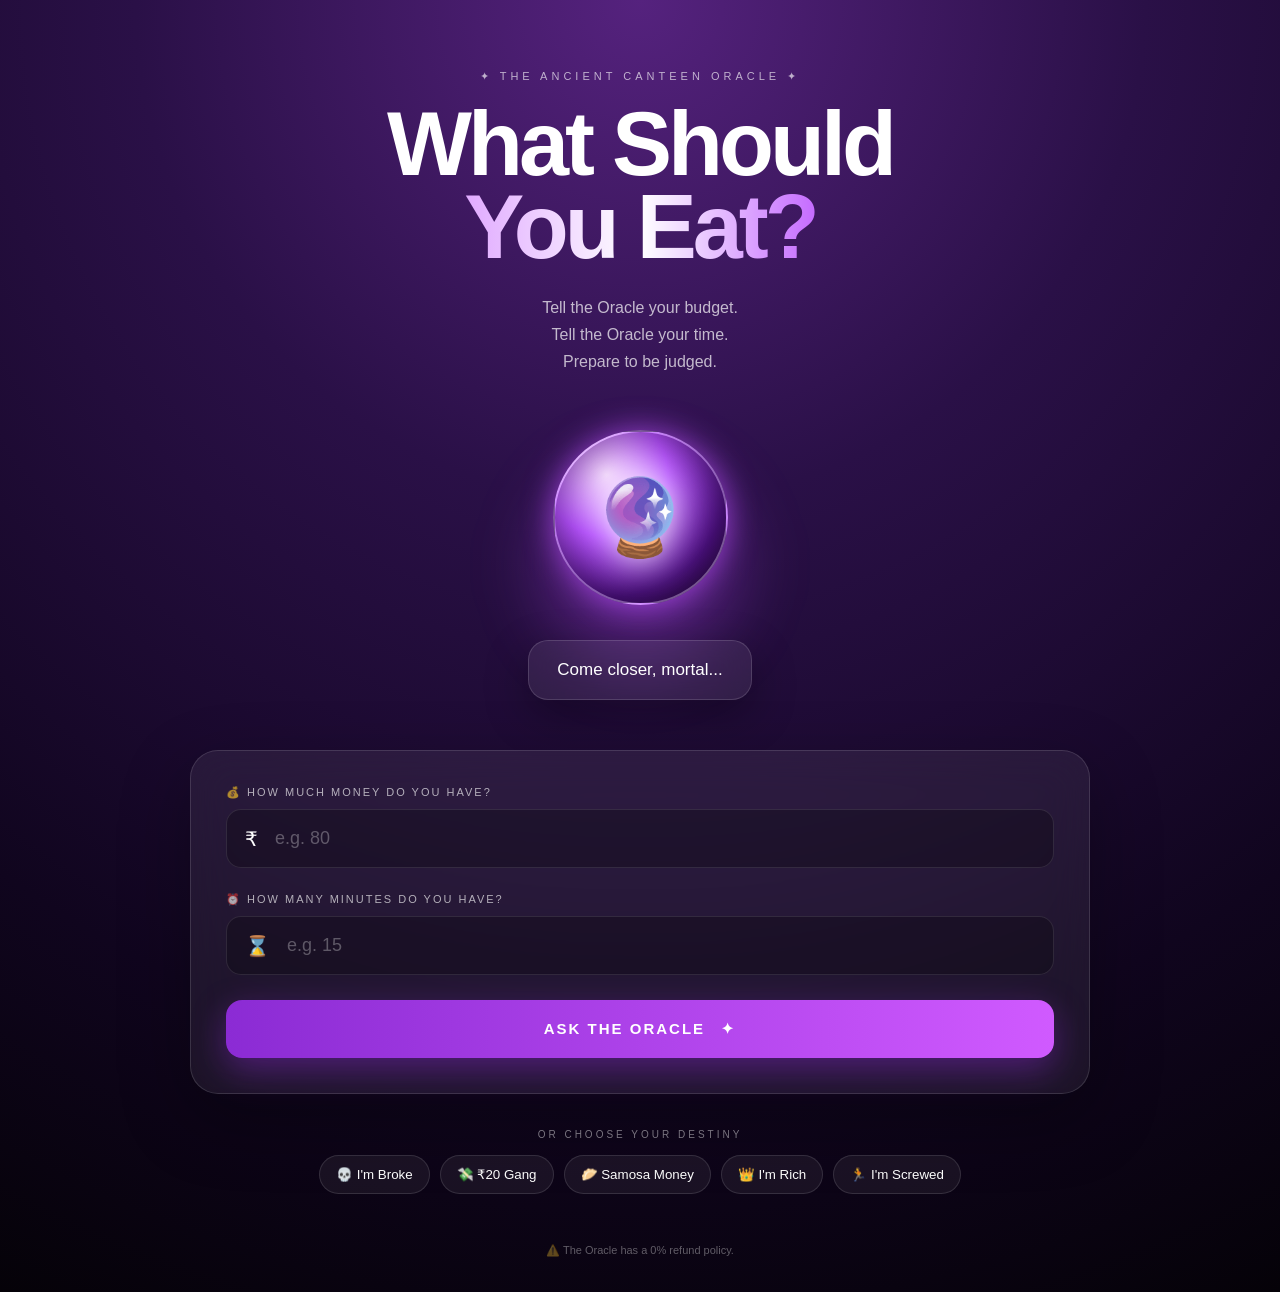
==== result.html @ d2735b7b "commit" ====
<!DOCTYPE html>
<html lang="en">

<head>

    <meta charset="UTF-8">

    <meta
        name="viewport"
        content="width=device-width, initial-scale=1.0"
    >

    <title>Your Destiny 🔮</title>

    <link
        rel="stylesheet"
        href="style.css"
    >

</head>


<body>

<div class="particles"></div>


<main class="result-container">


    <div class="tiny-label">
        ✦ THE ORACLE HAS SPOKEN ✦
    </div>


    <h1 class="result-heading">
        YOUR <span>DESTINY</span>
    </h1>


    <!-- =================================================
         FOOD ROULETTE
    ================================================== -->

    <section
        id="roulette"
        class="roulette"
    >

        <div class="roulette-label">
            THE FOOD SPIRITS ARE DECIDING...
        </div>


        <div
            id="rouletteEmoji"
            class="roulette-emoji"
        >
            🍕
        </div>

    </section>


    <!-- =================================================
         RESULT CARD
    ================================================== -->

    <section
        id="resultCard"
        class="result-card hidden"
    >

        <div
            id="resultEmoji"
            class="result-emoji"
        >
            🍕
        </div>


        <div
            id="resultMood"
            class="result-mood"
        >
            THE ORACLE SAYS
        </div>


        <h2 id="resultTitle">
            YOUR DESTINY
        </h2>


        <p
            id="resultPrediction"
            class="prediction"
        >
        </p>


        <!-- DETAILS -->

        <div class="result-details">

            <div>

                <span>
                    💰 Budget
                </span>

                <strong id="resultBudget">
                    ₹0
                </strong>

            </div>


            <div>

                <span>
                    ⏰ Time
                </span>

                <strong id="resultTime">
                    0 minutes
                </strong>

            </div>

        </div>


        <!-- =================================================
             ORACLE STATS
        ================================================== -->

        <div class="stats">


            <div class="stat">

                <div class="stat-top">

                    <span>
                        🔮 Oracle Confidence
                    </span>

                    <strong>
                        97%
                    </strong>

                </div>


                <div class="bar">

                    <div
                        class="bar-fill"
                        style="width:97%"
                    ></div>

                </div>

            </div>


            <div class="stat">

                <div class="stat-top">

                    <span>
                        💸 Financial Damage
                    </span>

                    <strong id="damage">
                        0%
                    </strong>

                </div>


                <div class="bar">

                    <div
                        id="damageBar"
                        class="bar-fill"
                    ></div>

                </div>

            </div>


            <div class="stat">

                <div class="stat-top">

                    <span>
                        🤡 Actual Usefulness
                    </span>

                    <strong>
                        3%
                    </strong>

                </div>


                <div class="bar">

                    <div
                        class="bar-fill"
                        style="width:3%"
                    ></div>

                </div>

            </div>


        </div>


        <!-- WARNING -->

        <div class="warning">

            ⚠️

            <span>
                The Oracle is not legally responsible
                for your lunch.
            </span>

        </div>


        <!-- BUTTONS -->

        <div class="result-buttons">

            <button
                onclick="hearDestiny()"
                class="secondary-button"
            >
                🔊 Let The Oracle Speak
            </button>


            <button
                onclick="consultAgain()"
                class="primary-button"
            >
                🔮 Ask Again
            </button>

        </div>


    </section>


    <footer>
        The Oracle has spoken. Please don't argue with it.
    </footer>


</main>


<script>

/* =========================================================
   LOAD DATA
   ========================================================= */

const saved =
    localStorage.getItem(
        "oracleResult"
    );


if (!saved) {

    window.location.href =
        "index.html";

}


const data =
    JSON.parse(saved);


/* =========================================================
   AUDIO
   ========================================================= */

let audioContext = null;
let masterGain = null;
let musicTimer = null;


function initAudio() {

    if (audioContext) return;


    audioContext =
        new (
            window.AudioContext ||
            window.webkitAudioContext
        )();


    masterGain =
        audioContext.createGain();


    masterGain.gain.value =
        0.12;


    masterGain.connect(
        audioContext.destination
    );

}


async function unlockAudio() {

    initAudio();


    if (
        audioContext.state ===
        "suspended"
    ) {

        try {

            await audioContext.resume();

        } catch (error) {

            console.log(
                "Audio blocked"
            );

        }

    }

}


/* =========================================================
   SOUND
   ========================================================= */

function sound(
    frequency,
    duration,
    type = "sine",
    volume = 0.05
) {

    if (!audioContext) return;


    const oscillator =
        audioContext.createOscillator();


    const gain =
        audioContext.createGain();


    oscillator.type =
        type;


    oscillator.frequency.setValueAtTime(
        frequency,
        audioContext.currentTime
    );


    gain.gain.setValueAtTime(
        0,
        audioContext.currentTime
    );


    gain.gain.linearRampToValueAtTime(
        volume,
        audioContext.currentTime + 0.02
    );


    gain.gain.exponentialRampToValueAtTime(
        0.001,
        audioContext.currentTime +
        duration
    );


    oscillator.connect(gain);

    gain.connect(masterGain);


    oscillator.start();


    oscillator.stop(
        audioContext.currentTime +
        duration
    );

}


/* =========================================================
   SOUND EFFECTS
   ========================================================= */

function clickSound() {

    sound(
        700,
        0.07,
        "square",
        0.03
    );

}


function revealSound() {

    sound(
        300,
        0.12,
        "sine",
        0.05
    );


    setTimeout(() => {

        sound(
            450,
            0.12,
            "sine",
            0.05
        );

    }, 120);


    setTimeout(() => {

        sound(
            650,
            0.2,
            "sine",
            0.06
        );

    }, 240);

}


function panicSound() {

    sound(
        500,
        0.08,
        "square",
        0.06
    );


    setTimeout(() => {

        sound(
            700,
            0.08,
            "square",
            0.06
        );

    }, 100);


    setTimeout(() => {

        sound(
            900,
            0.08,
            "square",
            0.06
        );

    }, 200);

}


/* =========================================================
   MUSIC
   ========================================================= */

function stopMusic() {

    if (musicTimer) {

        clearInterval(
            musicTimer
        );

        musicTimer = null;

    }

}


function funeralMusic() {

    stopMusic();


    const notes = [
        130.81,
        116.54,
        103.83,
        92.50
    ];


    let i = 0;


    musicTimer =
        setInterval(() => {

            sound(
                notes[
                    i %
                    notes.length
                ],
                1.4,
                "triangle",
                0.07
            );


            i++;

        }, 1400);

}


function sadMusic() {

    stopMusic();


    const notes = [
        261.63,
        246.94,
        220,
        196,
        220,
        246.94
    ];


    let i = 0;


    musicTimer =
        setInterval(() => {

            sound(
                notes[
                    i %
                    notes.length
                ],
                0.7,
                "triangle",
                0.045
            );


            i++;

        }, 600);

}


function confusedMusic() {

    stopMusic();


    const notes = [
        261.63,
        329.63,
        293.66,
        369.99,
        311.13
    ];


    let i = 0;


    musicTimer =
        setInterval(() => {

            sound(
                notes[
                    i %
                    notes.length
                ],
                0.2,
                "square",
                0.03
            );


            i++;

        }, 300);

}


function happyMusic() {

    stopMusic();


    const notes = [
        261.63,
        329.63,
        392,
        523.25,
        392,
        329.63
    ];


    let i = 0;


    musicTimer =
        setInterval(() => {

            sound(
                notes[
                    i %
                    notes.length
                ],
                0.25,
                "sine",
                0.045
            );


            i++;

        }, 260);

}


function richMusic() {

    stopMusic();


    const notes = [
        261.63,
        329.63,
        392,
        523.25,
        659.25,
        783.99
    ];


    let i = 0;


    musicTimer =
        setInterval(() => {

            sound(
                notes[
                    i %
                    notes.length
                ],
                0.4,
                "sine",
                0.055
            );


            i++;

        }, 220);

}


function playBudgetMusic(
    budget
) {

    unlockAudio();


    if (budget <= 0) {

        funeralMusic();

    }

    else if (budget <= 50) {

        sadMusic();

    }

    else if (budget <= 100) {

        confusedMusic();

    }

    else if (budget <= 500) {

        happyMusic();

    }

    else {

        richMusic();

    }

}


/* =========================================================
   FOOD ROULETTE
   ========================================================= */

const foodEmojis = [

    "🍕",
    "🍔",
    "🍟",
    "🌮",
    "🥪",
    "🍜",
    "🍛",
    "🥟",
    "🍩",
    "🍪",
    "🧃",
    "🥤",
    "🍗",
    "🍚",
    "🌯"

];


const rouletteEmoji =
    document.getElementById(
        "rouletteEmoji"
    );


let rouletteInterval;


function startRoulette() {

    let count = 0;


    rouletteInterval =
        setInterval(() => {

            rouletteEmoji.innerText =
                foodEmojis[
                    Math.floor(
                        Math.random() *
                        foodEmojis.length
                    )
                ];


            clickSound();


            count++;


            if (count >= 25) {

                clearInterval(
                    rouletteInterval
                );


                revealResult();

            }

        }, 110);

}


/* =========================================================
   RESULT REVEAL
   ========================================================= */

function revealResult() {

    rouletteEmoji.innerText =
        data.emoji;


    document.getElementById(
        "resultEmoji"
    ).innerText =
        data.emoji;


    document.getElementById(
        "resultTitle"
    ).innerText =
        data.title;


    document.getElementById(
        "resultPrediction"
    ).innerText =
        data.prediction;


    document.getElementById(
        "resultBudget"
    ).innerText =
        "₹" +
        data.budget;


    document.getElementById(
        "resultTime"
    ).innerText =
        data.time +
        " minutes";


    /* =====================================================
       MOOD
    ===================================================== */

    let mood;


    if (data.time <= 3) {

        mood =
            "🚨 ABSOLUTE PANIC";

    }

    else if (data.budget <= 20) {

        mood =
            "😭 FINANCIAL SUFFERING";

    }

    else if (data.budget <= 50) {

        mood =
            "💸 WALLET IN DISTRESS";

    }

    else if (data.budget <= 100) {

        mood =
            "🥟 SAMOSA ENERGY";

    }

    else if (data.budget <= 500) {

        mood =
            "😎 SUSPICIOUSLY COMFORTABLE";

    }

    else {

        mood =
            "👑 FINANCIAL ROYALTY";

    }


    document.getElementById(
        "resultMood"
    ).innerText =
        mood;


    /* =====================================================
       FINANCIAL DAMAGE
    ===================================================== */

    let damage;


    if (data.budget <= 20) {

        damage = 99;

    }

    else if (data.budget <= 50) {

        damage = 82;

    }

    else if (data.budget <= 100) {

        damage = 55;

    }

    else if (data.budget <= 500) {

        damage = 73;

    }

    else {

        damage = 100;

    }


    document.getElementById(
        "damage"
    ).innerText =
        damage +
        "%";


    document.getElementById(
        "damageBar"
    ).style.width =
        damage +
        "%";


    /* Show */

    document.getElementById(
        "resultCard"
    ).classList.remove(
        "hidden"
    );


    document.getElementById(
        "resultCard"
    ).classList.add(
        "reveal"
    );


    revealSound();


    /* Animation */

    startAnimation();

}


/* =========================================================
   RESULT ANIMATION
   ========================================================= */

function startAnimation() {

    if (data.time <= 3) {

        for (
            let i = 0;
            i < 16;
            i++
        ) {

            createRunner();

        }

        panicSound();

    }

    else {

        for (
            let i = 0;
            i < 18;
            i++
        ) {

            createFood();

        }

    }

}


function createFood() {

    const food =
        document.createElement(
            "div"
        );


    food.className =
        "falling-food";


    food.innerText =
        data.emoji;


    food.style.left =
        Math.random() * 100 +
        "%";


    food.style.animationDuration =
        3 +
        Math.random() * 4 +
        "s";


    document.body.appendChild(
        food
    );


    setTimeout(() => {

        food.remove();

    }, 7000);

}


function createRunner() {

    const runner =
        document.createElement(
            "div"
        );


    runner.className =
        "runner";


    runner.innerText =
        "🏃💨";


    runner.style.top =
        15 +
        Math.random() * 75 +
        "%";


    runner.style.animationDuration =
        1 +
        Math.random() * 1.5 +
        "s";


    document.body.appendChild(
        runner
    );


    setTimeout(() => {

        runner.remove();

    }, 3500);

}


/* =========================================================
   🔥 THE NEW ORACLE VOICE
   ========================================================= */


/*
   Instead of reading one giant paragraph,
   the Oracle speaks short lines.

   This creates:
   - pauses
   - reactions
   - dramatic timing
   - changing pitch
   - changing speed
*/


function speakLine(
    text,
    options = {}
) {

    return new Promise(
        resolve => {

            const speech =
                new SpeechSynthesisUtterance(
                    text
                );


            speech.rate =
                options.rate ||
                0.88;


            speech.pitch =
                options.pitch ||
                1;


            speech.volume = 1;


            /*
               Try to find a more natural voice.
            */

            const voices =
                speechSynthesis
                    .getVoices();


            const voice =
                voices.find(
                    v =>
                        /Google US English/i
                            .test(v.name)
                )

                ||

                voices.find(
                    v =>
                        /Google.*English/i
                            .test(v.name)
                )

                ||

                voices.find(
                    v =>
                        /Microsoft.*Jenny/i
                            .test(v.name)
                )

                ||

                voices.find(
                    v =>
                        /Microsoft.*Aria/i
                            .test(v.name)
                )

                ||

                voices.find(
                    v =>
                        /Samantha/i
                            .test(v.name)
                )

                ||

                voices.find(
                    v =>
                        /^en-IN/i
                            .test(v.lang)
                )

                ||

                voices.find(
                    v =>
                        /^en-US/i
                            .test(v.lang)
                );


            if (voice) {

                speech.voice =
                    voice;

            }


            speech.onend =
                () => {

                    setTimeout(
                        resolve,
                        options.pause ||
                        250
                    );

                };


            speech.onerror =
                () => {

                    resolve();

                };


            speechSynthesis.speak(
                speech
            );

        }
    );

}


/* =========================================================
   HEAR DESTINY
   ========================================================= */

async function hearDestiny() {

    await unlockAudio();


    speechSynthesis.cancel();


    /*
       Small pause before Oracle begins.
    */

    await new Promise(
        resolve =>
            setTimeout(
                resolve,
                300
            )
    );


    /* =====================================================
       EMERGENCY
    ===================================================== */

    if (data.time <= 3) {

        await speakLine(
            "Okay.",
            {
                rate: 0.7,
                pitch: 0.9,
                pause: 500
            }
        );


        await speakLine(
            "Three minutes.",
            {
                rate: 0.65,
                pitch: 0.8,
                pause: 500
            }
        );


        await speakLine(
            "THREE.",
            {
                rate: 0.75,
                pitch: 1.2,
                pause: 300
            }
        );


        panicSound();


        await speakLine(
            "WHY ARE YOU STILL SITTING THERE?!",
            {
                rate: 1.05,
                pitch: 1.25,
                pause: 200
            }
        );


        await speakLine(
            "GO!",
            {
                rate: 1.15,
                pitch: 1.35,
                pause: 100
            }
        );


        await speakLine(
            "GO TO THE CANTEEN!",
            {
                rate: 1.1,
                pitch: 1.3,
                pause: 100
            }
        );


        await speakLine(
            "THIS IS NOT A DRILL!",
            {
                rate: 1.05,
                pitch: 1.2,
                pause: 100
            }
        );


        await speakLine(
            "MOVE!",
            {
                rate: 1.2,
                pitch: 1.4,
                pause: 100
            }
        );


        return;

    }


    /* =====================================================
       ₹0
    ===================================================== */

    if (data.budget <= 0) {

        await speakLine(
            "Okay...",
            {
                rate: 0.7,
                pitch: 0.9,
                pause: 600
            }
        );


        await speakLine(
            "Wait.",
            {
                rate: 0.65,
                pitch: 0.8,
                pause: 500
            }
        );


        await speakLine(
            "You have zero rupees.",
            {
                rate: 0.75,
                pitch: 0.75,
                pause: 600
            }
        );


        await speakLine(
            "ZERO.",
            {
                rate: 0.7,
                pitch: 0.7,
                pause: 700
            }
        );


        dramaticBoom();


        await speakLine(
            "Bro.",
            {
                rate: 0.7,
                pitch: 0.65,
                pause: 600
            }
        );


        await speakLine(
            "Why did you even open this website?",
            {
                rate: 0.82,
                pitch: 1.0,
                pause: 300
            }
        );


        await speakLine(
            "The canteen cannot accept vibes as payment.",
            {
                rate: 0.8,
                pitch: 1.05,
                pause: 400
            }
        );


        await speakLine(
            "Go stand near someone eating.",
            {
                rate: 0.82,
                pitch: 1.0,
                pause: 250
            }
        );


        await speakLine(
            "Look sad.",
            {
                rate: 0.75,
                pitch: 0.9,
                pause: 250
            }
        );


        await speakLine(
            "Maybe they'll feel guilty.",
            {
                rate: 0.82,
                pitch: 1.05,
                pause: 300
            }
        );


        return;

    }


    /* =====================================================
       ₹1 - ₹20
    ===================================================== */

    if (data.budget <= 20) {

        await speakLine(
            "Okay...",
            {
                rate: 0.75,
                pitch: 0.95,
                pause: 400
            }
        );


        await speakLine(
            `${data.budget} rupees?`,
            {
                rate: 0.78,
                pitch: 1.1,
                pause: 500
            }
        );


        await speakLine(
            "That's not a budget.",
            {
                rate: 0.82,
                pitch: 1.0,
                pause: 250
            }
        );


        await speakLine(
            "That's a cry for help.",
            {
                rate: 0.82,
                pitch: 1.05,
                pause: 400
            }
        );


        moneySound();


        await speakLine(
            "Your wallet has approximately three working brain cells left.",
            {
                rate: 0.82,
                pitch: 1.05,
                pause: 350
            }
        );


        await speakLine(
            "Buy a biscuit.",
            {
                rate: 0.8,
                pitch: 1.0,
                pause: 300
            }
        );


        await speakLine(
            "Eat it slowly.",
            {
                rate: 0.72,
                pitch: 0.95,
                pause: 250
            }
        );


        await speakLine(
            "Pretend it's a five-course meal.",
            {
                rate: 0.82,
                pitch: 1.08,
                pause: 400
            }
        );


        return;

    }


    /* =====================================================
       ₹21 - ₹50
    ===================================================== */

    if (data.budget <= 50) {

        await speakLine(
            "Hmm.",
            {
                rate: 0.7,
                pitch: 1.0,
                pause: 400
            }
        );


        await speakLine(
            "Okay.",
            {
                rate: 0.75,
                pitch: 1.05,
                pause: 300
            }
        );


        await speakLine(
            "Your wallet is alive.",
            {
                rate: 0.82,
                pitch: 1.08,
                pause: 250
            }
        );


        await speakLine(
            "Barely.",
            {
                rate: 0.65,
                pitch: 0.9,
                pause: 500
            }
        );


        await speakLine(
            "Get biscuits.",
            {
                rate: 0.8,
                pitch: 1.0,
                pause: 250
            }
        );


        await speakLine(
            "Maybe tea.",
            {
                rate: 0.75,
                pitch: 1.05,
                pause: 250
            }
        );


        await speakLine(
            "Do NOT look at the biryani.",
            {
                rate: 0.85,
                pitch: 1.15,
                pause: 300
            }
        );


        await speakLine(
            "It knows you can't afford it.",
            {
                rate: 0.82,
                pitch: 1.0,
                pause: 400
            }
        );


        return;

    }


    /* =====================================================
       ₹51 - ₹100
    ===================================================== */

    if (data.budget <= 100) {

        await speakLine(
            "Ooooh.",
            {
                rate: 0.7,
                pitch: 1.15,
                pause: 350
            }
        );


        await speakLine(
            "Now we're talking.",
            {
                rate: 0.82,
                pitch: 1.12,
                pause: 300
            }
        );


        await speakLine(
            "Samosa territory.",
            {
                rate: 0.82,
                pitch: 1.05,
                pause: 350
            }
        );


        await speakLine(
            "One samosa.",
            {
                rate: 0.75,
                pitch: 1.0,
                pause: 200
            }
        );


        await speakLine(
            "One drink.",
            {
                rate: 0.75,
                pitch: 1.0,
                pause: 200
            }
        );


        await speakLine(
            "And if you're brave...",
            {
                rate: 0.75,
                pitch: 1.08,
                pause: 350
            }
        );


        await speakLine(
            "ANOTHER SAMOSA.",
            {
                rate: 0.9,
                pitch: 1.25,
                pause: 400
            }
        );


        await speakLine(
            "Congratulations.",
            {
                rate: 0.8,
                pitch: 1.0,
                pause: 200
            }
        );


        await speakLine(
            "You have beaten the economy.",
            {
                rate: 0.82,
                pitch: 1.08,
                pause: 350
            }
        );


        return;

    }


    /* =====================================================
       ₹101 - ₹500
    ===================================================== */

    if (data.budget <= 500) {

        await speakLine(
            "WAIT.",
            {
                rate: 0.7,
                pitch: 1.25,
                pause: 350
            }
        );


        await speakLine(
            "Hold on.",
            {
                rate: 0.72,
                pitch: 1.15,
                pause: 300
            }
        );


        await speakLine(
            "You actually have money.",
            {
                rate: 0.82,
                pitch: 1.1,
                pause: 350
            }
        );


        moneySound();


        await speakLine(
            `${data.budget} rupees?!`,
            {
                rate: 0.88,
                pitch: 1.25,
                pause: 450
            }
        );


        await speakLine(
            "Who gave you financial freedom?",
            {
                rate: 0.85,
                pitch: 1.12,
                pause: 300
            }
        );


        await speakLine(
            "Order something stupid.",
            {
                rate: 0.82,
                pitch: 1.15,
                pause: 250
            }
        );


        await speakLine(
            "Extra cheese.",
            {
                rate: 0.75,
                pitch: 1.1,
                pause: 180
            }
        );


        await speakLine(
            "Extra sauce.",
            {
                rate: 0.75,
                pitch: 1.1,
                pause: 180
            }
        );


        await speakLine(
            "Extra regret.",
            {
                rate: 0.78,
                pitch: 0.95,
                pause: 350
            }
        );


        await speakLine(
            "You've earned it.",
            {
                rate: 0.8,
                pitch: 1.08,
                pause: 300
            }
        );


        return;

    }


    /* =====================================================
       ₹500+
    ===================================================== */

    await speakLine(
        "Excuse me.",
        {
            rate: 0.7,
            pitch: 1.0,
            pause: 500
        }
    );


    await speakLine(
        "WHAT?",
        {
            rate: 0.8,
            pitch: 1.35,
            pause: 400
        }
    );


    await speakLine(
        `${data.budget} rupees?!`,
        {
            rate: 0.85,
            pitch: 1.3,
            pause: 450
        }
    );


    moneySound();


    await speakLine(
        "Are you okay?",
        {
            rate: 0.78,
            pitch: 1.1,
            pause: 300
        }
    );


    await speakLine(
        "Are you secretly the canteen owner?",
        {
            rate: 0.82,
            pitch: 1.12,
            pause: 400
        }
    );


    await speakLine(
        "At this point...",
        {
            rate: 0.72,
            pitch: 1.0,
            pause: 300
        }
    );


    await speakLine(
        "YOU are the menu.",
        {
            rate: 0.85,
            pitch: 1.25,
            pause: 400
        }
    );


    await speakLine(
        "Buy everything.",
        {
            rate: 0.82,
            pitch: 1.1,
            pause: 250
        }
    );


    await speakLine(
        "Feed your friends.",
        {
            rate: 0.8,
            pitch: 1.05,
            pause: 250
        }
    );


    await speakLine(
        "Feed your enemies.",
        {
            rate: 0.82,
            pitch: 1.05,
            pause: 250
        }
    );


    await speakLine(
        "Feed the Oracle.",
        {
            rate: 0.82,
            pitch: 1.2,
            pause: 350
        }
    );


    await speakLine(
        "Today...",
        {
            rate: 0.7,
            pitch: 0.95,
            pause: 300
        }
    );


    await speakLine(
        "YOU ARE THE ECONOMY.",
        {
            rate: 0.9,
            pitch: 1.3,
            pause: 500
        }
    );

}


/* =========================================================
   BUTTONS
   ========================================================= */

function consultAgain() {

    speechSynthesis.cancel();

    stopMusic();

    window.location.href =
        "index.html";

}


/* =========================================================
   AUTO START
   ========================================================= */

window.addEventListener(
    "load",
    () => {

        setTimeout(() => {

            unlockAudio();

            playBudgetMusic(
                data.budget
            );

            startRoulette();

        }, 500);

    }
);


/* =========================================================
   FIRST CLICK UNLOCK
   ========================================================= */

document.addEventListener(
    "click",
    () => {

        unlockAudio();

        playBudgetMusic(
            data.budget
        );

    },
    { once: true }
);


/* =========================================================
   CLICK SPARKLES
   ========================================================= */

document.addEventListener(
    "click",
    event => {

        for (
            let i = 0;
            i < 5;
            i++
        ) {

            const sparkle =
                document.createElement(
                    "div"
                );


            sparkle.className =
                "click-sparkle";


            sparkle.innerText =
                "✦";


            sparkle.style.left =
                event.clientX +
                "px";


            sparkle.style.top =
                event.clientY +
                "px";


            sparkle.style.setProperty(
                "--x",
                (
                    Math.random() *
                    80 -
                    40
                ) +
                "px"
            );


            sparkle.style.setProperty(
                "--y",
                (
                    Math.random() *
                    80 -
                    40
                ) +
                "px"
            );


            document.body.appendChild(
                sparkle
            );


            setTimeout(() => {

                sparkle.remove();

            }, 800);

        }

    }
);


/* =========================================================
   PARTICLES
   ========================================================= */

const particleContainer =
    document.querySelector(
        ".particles"
    );


for (
    let i = 0;
    i < 45;
    i++
) {

    const particle =
        document.createElement(
            "span"
        );


    particle.className =
        "particle";


    particle.style.left =
        Math.random() * 100 +
        "%";


    particle.style.animationDelay =
        Math.random() * 8 +
        "s";


    particle.style.animationDuration =
        5 +
        Math.random() * 8 +
        "s";


    particleContainer.appendChild(
        particle
    );

}

</script>

</body>
</html>
---- style.css ----
/* =========================================================
   RESET
========================================================= */

* {

    box-sizing: border-box;

    margin: 0;

    padding: 0;

}


html {

    scroll-behavior: smooth;

}


body {

    min-height: 100vh;

    font-family:
        Arial,
        Helvetica,
        sans-serif;

    color: white;

    background:
        radial-gradient(
            circle at 50% 0%,
            #55227e 0%,
            #2a1047 35%,
            #10051e 75%,
            #050208 100%
        );

    overflow-x: hidden;

}


/* =========================================================
   CONTAINERS
========================================================= */

.container,
.result-container {

    width: min(
        900px,
        92%
    );

    margin: auto;

    text-align: center;

    position: relative;

    z-index: 2;

}


/* =========================================================
   HERO
========================================================= */

.hero {

    padding-top: 70px;

}


.tiny-label {

    font-size: 11px;

    letter-spacing: 4px;

    opacity: 0.65;

    margin-bottom: 20px;

}


h1 {

    font-size:
        clamp(
            48px,
            8vw,
            90px
        );

    line-height: 0.92;

    font-weight: 900;

    letter-spacing: -4px;

}


h1 span {

    background:
        linear-gradient(
            90deg,
            #e0aaff,
            white,
            #c56bff
        );

    -webkit-background-clip: text;

    color: transparent;

}


.subtitle {

    margin-top: 25px;

    font-size: 16px;

    line-height: 1.7;

    opacity: 0.7;

}


/* =========================================================
   ORACLE
========================================================= */

.oracle-section {

    margin-top: 55px;

    display: flex;

    flex-direction: column;

    align-items: center;

    position: relative;

}


.oracle-glow {

    position: absolute;

    width: 270px;

    height: 270px;

    border-radius: 50%;

    background:
        radial-gradient(
            circle,
            rgba(
                186,
                77,
                255,
                0.55
            ),
            transparent 70%
        );

    filter: blur(25px);

    animation:
        glowPulse
        3s
        infinite alternate;

}


.oracle-orb {

    width: 175px;

    height: 175px;

    border-radius: 50%;

    position: relative;

    z-index: 2;

    display: flex;

    justify-content: center;

    align-items: center;

    background:
        radial-gradient(
            circle at 30% 25%,
            #f5d7ff,
            #b650ff 35%,
            #4c1080 70%,
            #170521
        );

    border:
        2px solid
        rgba(
            255,
            255,
            255,
            0.3
        );

    box-shadow:

        0 0 30px
        rgba(
            190,
            80,
            255,
            0.7
        ),

        inset 0 0 40px
        rgba(
            0,
            0,
            0,
            0.4
        );

    animation:
        orbFloat
        4s
        ease-in-out
        infinite;

}


.orb-symbol {

    font-size: 75px;

    filter:
        drop-shadow(
            0 0 18px
            white
        );

    animation:
        orbRotate
        2s
        infinite alternate;

}


/* =========================================================
   SPEECH
========================================================= */

.speech-bubble {

    margin-top: 35px;

    padding:
        18px 28px;

    max-width: 580px;

    min-height: 60px;

    display: flex;

    align-items: center;

    justify-content: center;

    background:
        rgba(
            255,
            255,
            255,
            0.08
        );

    border:
        1px solid
        rgba(
            255,
            255,
            255,
            0.14
        );

    border-radius: 20px;

    backdrop-filter:
        blur(15px);

    box-shadow:
        0 15px 45px
        rgba(
            0,
            0,
            0,
            0.3
        );

    font-size: 17px;

    transition:
        0.3s;

}


/* =========================================================
   INPUT CARD
========================================================= */

.input-card {

    margin-top: 50px;

    padding: 35px;

    border-radius: 28px;

    background:
        rgba(
            255,
            255,
            255,
            0.065
        );

    border:
        1px solid
        rgba(
            255,
            255,
            255,
            0.13
        );

    backdrop-filter:
        blur(20px);

    box-shadow:
        0 25px 70px
        rgba(
            0,
            0,
            0,
            0.3
        );

}


.input-group {

    text-align: left;

    margin-bottom: 25px;

}


.input-group label {

    display: block;

    font-size: 11px;

    letter-spacing: 2px;

    opacity: 0.65;

    margin-bottom: 10px;

}


.input-wrapper {

    display: flex;

    align-items: center;

    gap: 12px;

    padding:
        0 18px;

    background:
        rgba(
            0,
            0,
            0,
            0.25
        );

    border:
        1px solid
        rgba(
            255,
            255,
            255,
            0.1
        );

    border-radius: 15px;

}


.input-wrapper span {

    font-size: 20px;

}


.input-wrapper input {

    width: 100%;

    padding:
        18px 5px;

    border: none;

    outline: none;

    background: transparent;

    color: white;

    font-size: 18px;

}


.input-wrapper input::placeholder {

    color:
        rgba(
            255,
            255,
            255,
            0.3
        );

}


/* =========================================================
   ORACLE BUTTON
========================================================= */

.oracle-button {

    width: 100%;

    padding: 20px;

    border: none;

    border-radius: 16px;

    color: white;

    cursor: pointer;

    font-size: 15px;

    font-weight: 900;

    letter-spacing: 2px;

    background:
        linear-gradient(
            90deg,
            #8b2bd4,
            #d05aff,
            #8b2bd4
        );

    background-size: 200%;

    box-shadow:
        0 12px 35px
        rgba(
            170,
            50,
            255,
            0.35
        );

    animation:
        buttonShimmer
        4s
        infinite;

    transition:
        0.2s;

}


.oracle-button:hover {

    transform:
        translateY(-4px)
        scale(1.01);

    box-shadow:
        0 18px 45px
        rgba(
            180,
            60,
            255,
            0.55
        );

}


.oracle-button.consulting {

    animation:
        buttonPanic
        0.4s
        infinite alternate;

}


.button-sparkle {

    margin-left: 10px;

}


/* =========================================================
   EXAMPLES
========================================================= */

.examples {

    margin-top: 35px;

}


.examples > p {

    font-size: 10px;

    letter-spacing: 3px;

    opacity: 0.45;

    margin-bottom: 15px;

}


.example-buttons {

    display: flex;

    justify-content: center;

    flex-wrap: wrap;

    gap: 10px;

}


.example-buttons button {

    padding:
        11px 16px;

    border:
        1px solid
        rgba(
            255,
            255,
            255,
            0.12
        );

    border-radius: 20px;

    background:
        rgba(
            255,
            255,
            255,
            0.06
        );

    color: white;

    cursor: pointer;

    transition:
        0.2s;

}


.example-buttons button:hover {

    transform:
        translateY(-3px)
        rotate(-1deg);

    background:
        rgba(
            255,
            255,
            255,
            0.14
        );

}


/* =========================================================
   FOOTER
========================================================= */

footer {

    margin:
        50px 0 35px;

    font-size: 11px;

    opacity: 0.35;

}


/* =========================================================
   PARTICLES
========================================================= */

.particles {

    position: fixed;

    inset: 0;

    pointer-events: none;

    z-index: 0;

}


.particle {

    position: absolute;

    width: 3px;

    height: 3px;

    border-radius: 50%;

    background: white;

    opacity: 0;

    animation:
        particleFloat
        linear
        infinite;

}


/* =========================================================
   RESULT PAGE
========================================================= */

.result-container {

    padding-top: 65px;

}


.result-heading {

    margin-bottom: 30px;

}


.roulette {

    padding: 25px;

}


.roulette-label {

    font-size: 10px;

    letter-spacing: 3px;

    opacity: 0.55;

    margin-bottom: 15px;

}


.roulette-emoji {

    font-size: 90px;

    animation:
        rouletteBounce
        0.2s
        infinite alternate;

}


/* =========================================================
   RESULT CARD
========================================================= */

.result-card {

    margin-top: 25px;

    padding: 42px;

    border-radius: 30px;

    background:
        rgba(
            255,
            255,
            255,
            0.075
        );

    border:
        1px solid
        rgba(
            255,
            255,
            255,
            0.15
        );

    backdrop-filter:
        blur(20px);

    box-shadow:
        0 30px 90px
        rgba(
            0,
            0,
            0,
            0.35
        );

}


.hidden {

    display: none;

}


.result-card.reveal {

    animation:
        resultReveal
        0.8s
        cubic-bezier(
            0.2,
            1.4,
            0.4,
            1
        );

}


.result-emoji {

    font-size: 95px;

    margin-bottom: 15px;

    animation:
        emojiPop
        0.8s
        ease;

}


.result-mood {

    font-size: 11px;

    letter-spacing: 3px;

    opacity: 0.6;

    margin-bottom: 15px;

}


.result-card h2 {

    font-size:
        clamp(
            28px,
            6vw,
            52px
        );

    margin-bottom: 20px;

}


.prediction {

    max-width: 650px;

    margin: auto;

    font-size: 18px;

    line-height: 1.7;

    opacity: 0.85;

}


/* =========================================================
   DETAILS
========================================================= */

.result-details {

    display: flex;

    justify-content: center;

    flex-wrap: wrap;

    gap: 20px;

    margin:
        30px 0;

}


.result-details div {

    min-width: 140px;

    padding: 16px;

    border-radius: 15px;

    background:
        rgba(
            0,
            0,
            0,
            0.2
        );

}


.result-details span {

    display: block;

    font-size: 11px;

    opacity: 0.5;

    margin-bottom: 6px;

}


.result-details strong {

    font-size: 20px;

}


/* =========================================================
   STATS
========================================================= */

.stats {

    max-width: 600px;

    margin: 30px auto;

    text-align: left;

}


.stat {

    margin-bottom: 18px;

}


.stat-top {

    display: flex;

    justify-content: space-between;

    margin-bottom: 7px;

    font-size: 12px;

}


.bar {

    height: 8px;

    border-radius: 20px;

    background:
        rgba(
            255,
            255,
            255,
            0.1
        );

    overflow: hidden;

}


.bar-fill {

    height: 100%;

    border-radius: 20px;

    background:
        linear-gradient(
            90deg,
            #8f35d4,
            #e59cff
        );

    animation:
        barGrow
        1.2s
        ease;

}


/* =========================================================
   WARNING
========================================================= */

.warning {

    display: flex;

    align-items: center;

    justify-content: center;

    gap: 10px;

    padding: 15px;

    border-radius: 15px;

    background:
        rgba(
            255,
            180,
            0,
            0.07
        );

    font-size: 12px;

    opacity: 0.75;

}


/* =========================================================
   RESULT BUTTONS
========================================================= */

.result-buttons {

    display: flex;

    justify-content: center;

    flex-wrap: wrap;

    gap: 12px;

    margin-top: 25px;

}


.primary-button,
.secondary-button {

    padding:
        14px 22px;

    border-radius: 14px;

    cursor: pointer;

    color: white;

    font-weight: bold;

    transition:
        0.2s;

}


.primary-button {

    border: none;

    background:
        linear-gradient(
            90deg,
            #8c2dd3,
            #ce58ff
        );

}


.secondary-button {

    border:
        1px solid
        rgba(
            255,
            255,
            255,
            0.15
        );

    background:
        rgba(
            255,
            255,
            255,
            0.07
        );

}


.primary-button:hover,
.secondary-button:hover {

    transform:
        translateY(-3px);

}


/* =========================================================
   FALLING FOOD
========================================================= */

.falling-food {

    position: fixed;

    top: -80px;

    font-size: 35px;

    pointer-events: none;

    z-index: 1;

    animation:
        foodFall
        linear
        forwards;

}


/* =========================================================
   RUNNERS
========================================================= */

.runner {

    position: fixed;

    left: -100px;

    font-size: 38px;

    pointer-events: none;

    z-index: 5;

    animation:
        runnerMove
        linear
        forwards;

}


/* =========================================================
   CLICK SPARKLES
========================================================= */

.click-sparkle {

    position: fixed;

    z-index: 100;

    pointer-events: none;

    font-size: 18px;

    animation:
        sparkleFly
        0.8s
        ease-out
        forwards;

}


/* =========================================================
   ANIMATIONS
========================================================= */

@keyframes orbFloat {

    0% {
        transform:
            translateY(0);
    }

    50% {
        transform:
            translateY(-13px);
    }

    100% {
        transform:
            translateY(0);
    }

}


@keyframes orbRotate {

    from {
        transform:
            scale(1)
            rotate(-4deg);
    }

    to {
        transform:
            scale(1.08)
            rotate(4deg);
    }

}


@keyframes glowPulse {

    from {
        transform:
            scale(0.9);

        opacity: 0.55;
    }

    to {
        transform:
            scale(1.15);

        opacity: 1;
    }

}


@keyframes buttonShimmer {

    0% {
        background-position:
            0% 50%;
    }

    50% {
        background-position:
            100% 50%;
    }

    100% {
        background-position:
            0% 50%;
    }

}


@keyframes buttonPanic {

    from {
        transform:
            rotate(-1deg)
            scale(1);
    }

    to {
        transform:
            rotate(1deg)
            scale(1.03);
    }

}


@keyframes particleFloat {

    0% {

        transform:
            translateY(100vh)
            scale(0.5);

        opacity: 0;

    }

    20% {

        opacity: 0.6;

    }

    80% {

        opacity: 0.25;

    }

    100% {

        transform:
            translateY(-10vh)
            scale(1);

        opacity: 0;

    }

}


@keyframes rouletteBounce {

    from {

        transform:
            scale(1)
            rotate(-5deg);

    }

    to {

        transform:
            scale(1.16)
            rotate(5deg);

    }

}


@keyframes resultReveal {

    from {

        opacity: 0;

        transform:
            translateY(45px)
            scale(0.85);

    }

    to {

        opacity: 1;

        transform:
            translateY(0)
            scale(1);

    }

}


@keyframes emojiPop {

    0% {

        transform:
            scale(0)
            rotate(-30deg);

    }

    70% {

        transform:
            scale(1.25)
            rotate(10deg);

    }

    100% {

        transform:
            scale(1)
            rotate(0);

    }

}


@keyframes barGrow {

    from {
        width: 0;
    }

}


@keyframes foodFall {

    from {

        transform:
            translateY(-100px)
            rotate(0);

        opacity: 0;

    }

    10% {

        opacity: 1;

    }

    to {

        transform:
            translateY(110vh)
            rotate(720deg);

        opacity: 0;

    }

}


@keyframes runnerMove {

    from {

        transform:
            translateX(-150px);

    }

    to {

        transform:
            translateX(110vw);

    }

}


@keyframes sparkleFly {

    from {

        opacity: 1;

        transform:
            translate(
                0,
                0
            )
            scale(1);

    }

    to {

        opacity: 0;

        transform:
            translate(
                var(--x),
                var(--y)
            )
            scale(0);

    }

}


/* =========================================================
   MOBILE
========================================================= */

@media (
    max-width: 600px
) {

    .hero {

        padding-top: 40px;

    }


    .oracle-orb {

        width: 140px;

        height: 140px;

    }


    .orb-symbol {

        font-size: 58px;

    }


    .input-card {

        padding:
            25px 18px;

    }


    .result-card {

        padding:
            30px 18px;

    }


    .prediction {

        font-size: 16px;

    }


    .result-buttons {

        flex-direction: column;

    }


    .primary-button,
    .secondary-button {

        width: 100%;

    }

}
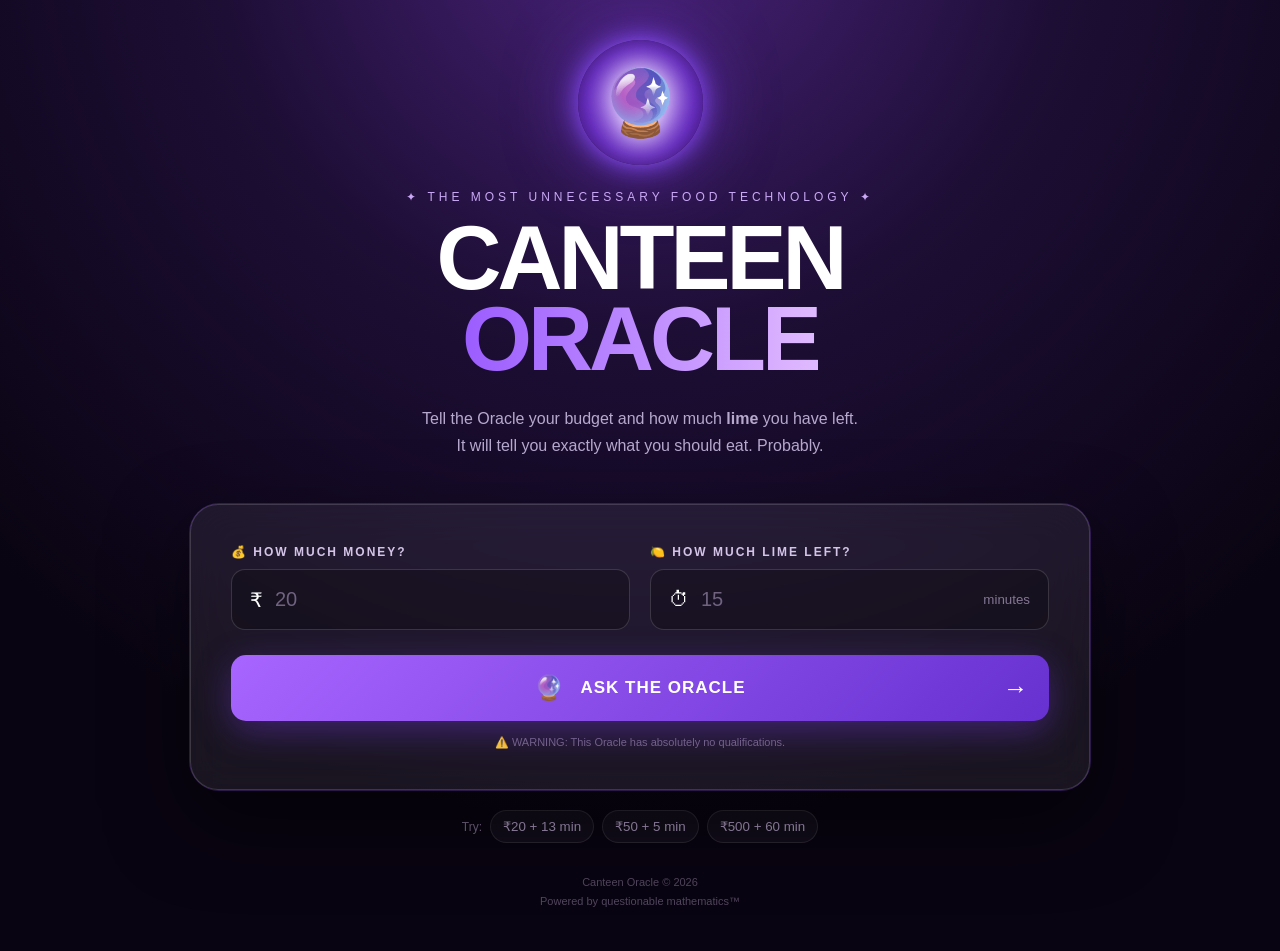
==== commit 06232285: "initial" ====
--- a/result.html
+++ b/result.html
@@ -10,2234 +10,623 @@
         content="width=device-width, initial-scale=1.0"
     >
 
-    <title>Your Destiny 🔮</title>
-
-    <link
-        rel="stylesheet"
-        href="style.css"
-    >
+    <title>The Oracle Has Spoken 🔮</title>
+
+    <link rel="stylesheet" href="style.css">
 
 </head>
 
 
-<body>
-
-<div class="particles"></div>
-
-
-<main class="result-container">
-
-
-    <div class="tiny-label">
-        ✦ THE ORACLE HAS SPOKEN ✦
-    </div>
-
-
-    <h1 class="result-heading">
-        YOUR <span>DESTINY</span>
-    </h1>
-
-
-    <!-- =================================================
-         FOOD ROULETTE
-    ================================================== -->
-
-    <section
-        id="roulette"
-        class="roulette"
-    >
-
-        <div class="roulette-label">
-            THE FOOD SPIRITS ARE DECIDING...
+<body class="result-page">
+
+    <div id="animation-container"></div>
+
+    <div class="result-particles"></div>
+
+
+    <main class="result-container">
+
+
+        <div class="result-header">
+
+            <div class="small-label">
+                ✦ ORACLE TRANSMISSION RECEIVED ✦
+            </div>
+
+            <h1>
+                THE ORACLE<br>
+                <span>HAS SPOKEN</span>
+            </h1>
+
         </div>
 
 
-        <div
-            id="rouletteEmoji"
-            class="roulette-emoji"
-        >
-            🍕
-        </div>
-
-    </section>
-
-
-    <!-- =================================================
-         RESULT CARD
-    ================================================== -->
-
-    <section
-        id="resultCard"
-        class="result-card hidden"
-    >
-
-        <div
-            id="resultEmoji"
-            class="result-emoji"
-        >
-            🍕
-        </div>
-
-
-        <div
-            id="resultMood"
-            class="result-mood"
-        >
-            THE ORACLE SAYS
-        </div>
-
-
-        <h2 id="resultTitle">
-            YOUR DESTINY
-        </h2>
-
-
-        <p
-            id="resultPrediction"
-            class="prediction"
-        >
-        </p>
-
-
-        <!-- DETAILS -->
-
-        <div class="result-details">
-
-            <div>
-
-                <span>
-                    💰 Budget
-                </span>
-
-                <strong id="resultBudget">
-                    ₹0
-                </strong>
+        <section class="prediction-card">
+
+
+            <div
+                class="prediction-animation"
+                id="predictionAnimation"
+            >
+
+                <div
+                    class="big-emoji"
+                    id="bigEmoji"
+                >
+                    🔮
+                </div>
 
             </div>
 
 
-            <div>
-
-                <span>
-                    ⏰ Time
-                </span>
-
-                <strong id="resultTime">
-                    0 minutes
-                </strong>
+            <div class="prediction-content">
+
+                <div class="prediction-label">
+                    YOUR DESTINY
+                </div>
+
+
+                <h2 id="predictionTitle">
+                    LOADING...
+                </h2>
+
+
+                <div
+                    class="prediction-text"
+                    id="predictionText"
+                >
+                    Consulting the ancient canteen scrolls...
+                </div>
+
+
+                <div class="input-summary">
+
+                    <div>
+                        <span>💰 BUDGET</span>
+                        <strong id="budget"></strong>
+                    </div>
+
+                    <div>
+                        <span>⏱️ LIME LEFT</span>
+                        <strong id="time"></strong>
+                    </div>
+
+                </div>
+
+
+                <div class="stats">
+
+
+                    <div class="stat-card">
+
+                        <div class="stat-icon">
+                            🔮
+                        </div>
+
+                        <div>
+                            <span>ORACLE CONFIDENCE</span>
+
+                            <strong id="confidence">
+                                0%
+                            </strong>
+                        </div>
+
+                    </div>
+
+
+                    <div class="stat-card">
+
+                        <div class="stat-icon">
+                            💸
+                        </div>
+
+                        <div>
+                            <span>FINANCIAL DAMAGE</span>
+
+                            <strong id="damage">
+                                0%
+                            </strong>
+                        </div>
+
+                    </div>
+
+
+                    <div class="stat-card">
+
+                        <div class="stat-icon">
+                            🧠
+                        </div>
+
+                        <div>
+                            <span>USEFULNESS</span>
+
+                            <strong id="usefulness">
+                                0%
+                            </strong>
+                        </div>
+
+                    </div>
+
+
+                </div>
+
+
+                <div class="oracle-warning">
+
+                    ⚠️
+                    <span>
+                        The Oracle accepts absolutely no responsibility
+                        for what happens next.
+                    </span>
+
+                </div>
+
+
+                <div class="result-buttons">
+
+                    <button
+                        class="again-button"
+                        onclick="consultAgain()"
+                    >
+                        🔮 CONSULT AGAIN
+                    </button>
+
+
+                    <button
+                        class="back-button"
+                        onclick="goBack()"
+                    >
+                        ← CHANGE MY INPUT
+                    </button>
+
+                </div>
 
             </div>
 
-        </div>
-
-
-        <!-- =================================================
-             ORACLE STATS
-        ================================================== -->
-
-        <div class="stats">
-
-
-            <div class="stat">
-
-                <div class="stat-top">
-
-                    <span>
-                        🔮 Oracle Confidence
-                    </span>
-
-                    <strong>
-                        97%
-                    </strong>
-
-                </div>
-
-
-                <div class="bar">
-
-                    <div
-                        class="bar-fill"
-                        style="width:97%"
-                    ></div>
-
-                </div>
-
-            </div>
-
-
-            <div class="stat">
-
-                <div class="stat-top">
-
-                    <span>
-                        💸 Financial Damage
-                    </span>
-
-                    <strong id="damage">
-                        0%
-                    </strong>
-
-                </div>
-
-
-                <div class="bar">
-
-                    <div
-                        id="damageBar"
-                        class="bar-fill"
-                    ></div>
-
-                </div>
-
-            </div>
-
-
-            <div class="stat">
-
-                <div class="stat-top">
-
-                    <span>
-                        🤡 Actual Usefulness
-                    </span>
-
-                    <strong>
-                        3%
-                    </strong>
-
-                </div>
-
-
-                <div class="bar">
-
-                    <div
-                        class="bar-fill"
-                        style="width:3%"
-                    ></div>
-
-                </div>
-
-            </div>
-
-
-        </div>
-
-
-        <!-- WARNING -->
-
-        <div class="warning">
-
-            ⚠️
-
-            <span>
-                The Oracle is not legally responsible
-                for your lunch.
-            </span>
-
-        </div>
-
-
-        <!-- BUTTONS -->
-
-        <div class="result-buttons">
-
-            <button
-                onclick="hearDestiny()"
-                class="secondary-button"
-            >
-                🔊 Let The Oracle Speak
-            </button>
-
-
-            <button
-                onclick="consultAgain()"
-                class="primary-button"
-            >
-                🔮 Ask Again
-            </button>
-
-        </div>
-
-
-    </section>
-
-
-    <footer>
-        The Oracle has spoken. Please don't argue with it.
-    </footer>
-
-
-</main>
-
-
-<script>
-
-/* =========================================================
-   LOAD DATA
-   ========================================================= */
-
-const saved =
-    localStorage.getItem(
-        "oracleResult"
-    );
-
-
-if (!saved) {
-
-    window.location.href =
-        "index.html";
-
-}
-
-
-const data =
-    JSON.parse(saved);
-
-
-/* =========================================================
-   AUDIO
-   ========================================================= */
-
-let audioContext = null;
-let masterGain = null;
-let musicTimer = null;
-
-
-function initAudio() {
-
-    if (audioContext) return;
-
-
-    audioContext =
-        new (
-            window.AudioContext ||
-            window.webkitAudioContext
-        )();
-
-
-    masterGain =
-        audioContext.createGain();
-
-
-    masterGain.gain.value =
-        0.12;
-
-
-    masterGain.connect(
-        audioContext.destination
-    );
-
-}
-
-
-async function unlockAudio() {
-
-    initAudio();
-
-
-    if (
-        audioContext.state ===
-        "suspended"
-    ) {
-
-        try {
-
-            await audioContext.resume();
-
-        } catch (error) {
-
-            console.log(
-                "Audio blocked"
-            );
+        </section>
+
+
+        <footer>
+            Canteen Oracle © 2026
+            <br>
+            Powered by questionable mathematics™
+        </footer>
+
+    </main>
+
+
+    <script>
+
+        /*
+        ==========================================
+        GET RESULT
+        ==========================================
+        */
+
+        const stored =
+            localStorage.getItem("oracleResult");
+
+
+        if (!stored) {
+
+            window.location.href =
+                "index.html";
 
         }
 
-    }
-
-}
-
-
-/* =========================================================
-   SOUND
-   ========================================================= */
-
-function sound(
-    frequency,
-    duration,
-    type = "sine",
-    volume = 0.05
-) {
-
-    if (!audioContext) return;
-
-
-    const oscillator =
-        audioContext.createOscillator();
-
-
-    const gain =
-        audioContext.createGain();
-
-
-    oscillator.type =
-        type;
-
-
-    oscillator.frequency.setValueAtTime(
-        frequency,
-        audioContext.currentTime
-    );
-
-
-    gain.gain.setValueAtTime(
-        0,
-        audioContext.currentTime
-    );
-
-
-    gain.gain.linearRampToValueAtTime(
-        volume,
-        audioContext.currentTime + 0.02
-    );
-
-
-    gain.gain.exponentialRampToValueAtTime(
-        0.001,
-        audioContext.currentTime +
-        duration
-    );
-
-
-    oscillator.connect(gain);
-
-    gain.connect(masterGain);
-
-
-    oscillator.start();
-
-
-    oscillator.stop(
-        audioContext.currentTime +
-        duration
-    );
-
-}
-
-
-/* =========================================================
-   SOUND EFFECTS
-   ========================================================= */
-
-function clickSound() {
-
-    sound(
-        700,
-        0.07,
-        "square",
-        0.03
-    );
-
-}
-
-
-function revealSound() {
-
-    sound(
-        300,
-        0.12,
-        "sine",
-        0.05
-    );
-
-
-    setTimeout(() => {
-
-        sound(
-            450,
-            0.12,
-            "sine",
-            0.05
+
+        const result =
+            JSON.parse(stored);
+
+
+        /*
+        ==========================================
+        DISPLAY RESULT
+        ==========================================
+        */
+
+        document.getElementById("bigEmoji")
+            .innerText =
+            result.emoji;
+
+
+        document.getElementById("predictionTitle")
+            .innerText =
+            result.title;
+
+
+        document.getElementById("predictionText")
+            .innerText =
+            result.prediction;
+
+
+        document.getElementById("budget")
+            .innerText =
+            "₹" + result.budget;
+
+
+        document.getElementById("time")
+            .innerText =
+            result.time + " minutes";
+
+
+        document.getElementById("confidence")
+            .innerText =
+            result.confidence + "%";
+
+
+        document.getElementById("damage")
+            .innerText =
+            result.damage + "%";
+
+
+        document.getElementById("usefulness")
+            .innerText =
+            result.usefulness + "%";
+
+
+        /*
+        ==========================================
+        START ANIMATION
+        ==========================================
+        */
+
+        startAnimation(
+            result.animation
         );
 
-    }, 120);
-
-
-    setTimeout(() => {
-
-        sound(
-            650,
-            0.2,
-            "sine",
-            0.06
+
+        /*
+        ==========================================
+        ANIMATION ENGINE
+        ==========================================
+        */
+
+        function startAnimation(type) {
+
+            const container =
+                document.getElementById(
+                    "animation-container"
+                );
+
+
+            if (type === "biryani") {
+
+                createFoodAnimation(
+                    "🍛",
+                    12
+                );
+
+            }
+
+
+            else if (type === "samosa") {
+
+                createFoodAnimation(
+                    "🥟",
+                    15
+                );
+
+            }
+
+
+            else if (type === "biscuit") {
+
+                createFoodAnimation(
+                    "🍪",
+                    18
+                );
+
+            }
+
+
+            else if (type === "money") {
+
+                createFoodAnimation(
+                    "💸",
+                    20
+                );
+
+                createFoodAnimation(
+                    "💰",
+                    10
+                );
+
+            }
+
+
+            else if (type === "running") {
+
+                createRunningPeople();
+
+            }
+
+
+            else if (type === "feast") {
+
+                createFoodAnimation(
+                    "🍛",
+                    7
+                );
+
+                createFoodAnimation(
+                    "🍰",
+                    7
+                );
+
+                createFoodAnimation(
+                    "🥤",
+                    7
+                );
+
+            }
+
+
+            else if (type === "menu") {
+
+                createFoodAnimation(
+                    "📜",
+                    10
+                );
+
+            }
+
+
+            else if (type === "philosophy") {
+
+                createFoodAnimation(
+                    "🧘",
+                    7
+                );
+
+            }
+
+
+            else {
+
+                createFoodAnimation(
+                    "✨",
+                    15
+                );
+
+            }
+
+        }
+
+
+        /*
+        ==========================================
+        FLOATING FOOD
+        ==========================================
+        */
+
+        function createFoodAnimation(
+            emoji,
+            amount
+        ) {
+
+            const container =
+                document.getElementById(
+                    "animation-container"
+                );
+
+
+            for (
+                let i = 0;
+                i < amount;
+                i++
+            ) {
+
+                const element =
+                    document.createElement("div");
+
+
+                element.className =
+                    "floating-food";
+
+
+                element.innerText =
+                    emoji;
+
+
+                element.style.left =
+                    Math.random() * 100 + "%";
+
+
+                element.style.animationDelay =
+                    Math.random() * 4 + "s";
+
+
+                element.style.animationDuration =
+                    (
+                        4 +
+                        Math.random() * 5
+                    ) + "s";
+
+
+                element.style.fontSize =
+                    (
+                        25 +
+                        Math.random() * 35
+                    ) + "px";
+
+
+                container.appendChild(
+                    element
+                );
+
+            }
+
+        }
+
+
+        /*
+        ==========================================
+        RUNNING PEOPLE
+        ==========================================
+        */
+
+        function createRunningPeople() {
+
+            const container =
+                document.getElementById(
+                    "animation-container"
+                );
+
+
+            const people =
+                ["🏃", "🏃‍♀️", "🏃‍♂️", "💨"];
+
+
+            for (
+                let i = 0;
+                i < 10;
+                i++
+            ) {
+
+                const person =
+                    document.createElement("div");
+
+
+                person.className =
+                    "running-person";
+
+
+                person.innerText =
+                    people[
+                        Math.floor(
+                            Math.random() *
+                            people.length
+                        )
+                    ];
+
+
+                person.style.top =
+                    (
+                        10 +
+                        Math.random() * 80
+                    ) + "%";
+
+
+                person.style.animationDelay =
+                    Math.random() * 3 + "s";
+
+
+                person.style.animationDuration =
+                    (
+                        2 +
+                        Math.random() * 3
+                    ) + "s";
+
+
+                container.appendChild(
+                    person
+                );
+
+            }
+
+        }
+
+
+        /*
+        ==========================================
+        BUTTONS
+        ==========================================
+        */
+
+        function consultAgain() {
+
+            window.location.href =
+                "index.html";
+
+        }
+
+
+        function goBack() {
+
+            window.location.href =
+                "index.html";
+
+        }
+
+
+        /*
+        ==========================================
+        CLICK CONFETTI
+        ==========================================
+        */
+
+        document.addEventListener(
+            "click",
+            function(event) {
+
+                for (
+                    let i = 0;
+                    i < 8;
+                    i++
+                ) {
+
+                    const sparkle =
+                        document.createElement(
+                            "div"
+                        );
+
+
+                    sparkle.innerText =
+                        ["✨", "⭐", "💫", "✦"][
+                            Math.floor(
+                                Math.random() * 4
+                            )
+                        ];
+
+
+                    sparkle.className =
+                        "click-sparkle";
+
+
+                    sparkle.style.left =
+                        event.clientX + "px";
+
+
+                    sparkle.style.top =
+                        event.clientY + "px";
+
+
+                    sparkle.style.setProperty(
+                        "--x",
+                        (
+                            Math.random() * 160 -
+                            80
+                        ) + "px"
+                    );
+
+
+                    sparkle.style.setProperty(
+                        "--y",
+                        (
+                            Math.random() * 160 -
+                            80
+                        ) + "px"
+                    );
+
+
+                    document.body.appendChild(
+                        sparkle
+                    );
+
+
+                    setTimeout(
+                        () => sparkle.remove(),
+                        800
+                    );
+
+                }
+
+            }
         );
 
-    }, 240);
-
-}
-
-
-function panicSound() {
-
-    sound(
-        500,
-        0.08,
-        "square",
-        0.06
-    );
-
-
-    setTimeout(() => {
-
-        sound(
-            700,
-            0.08,
-            "square",
-            0.06
-        );
-
-    }, 100);
-
-
-    setTimeout(() => {
-
-        sound(
-            900,
-            0.08,
-            "square",
-            0.06
-        );
-
-    }, 200);
-
-}
-
-
-/* =========================================================
-   MUSIC
-   ========================================================= */
-
-function stopMusic() {
-
-    if (musicTimer) {
-
-        clearInterval(
-            musicTimer
-        );
-
-        musicTimer = null;
-
-    }
-
-}
-
-
-function funeralMusic() {
-
-    stopMusic();
-
-
-    const notes = [
-        130.81,
-        116.54,
-        103.83,
-        92.50
-    ];
-
-
-    let i = 0;
-
-
-    musicTimer =
-        setInterval(() => {
-
-            sound(
-                notes[
-                    i %
-                    notes.length
-                ],
-                1.4,
-                "triangle",
-                0.07
-            );
-
-
-            i++;
-
-        }, 1400);
-
-}
-
-
-function sadMusic() {
-
-    stopMusic();
-
-
-    const notes = [
-        261.63,
-        246.94,
-        220,
-        196,
-        220,
-        246.94
-    ];
-
-
-    let i = 0;
-
-
-    musicTimer =
-        setInterval(() => {
-
-            sound(
-                notes[
-                    i %
-                    notes.length
-                ],
-                0.7,
-                "triangle",
-                0.045
-            );
-
-
-            i++;
-
-        }, 600);
-
-}
-
-
-function confusedMusic() {
-
-    stopMusic();
-
-
-    const notes = [
-        261.63,
-        329.63,
-        293.66,
-        369.99,
-        311.13
-    ];
-
-
-    let i = 0;
-
-
-    musicTimer =
-        setInterval(() => {
-
-            sound(
-                notes[
-                    i %
-                    notes.length
-                ],
-                0.2,
-                "square",
-                0.03
-            );
-
-
-            i++;
-
-        }, 300);
-
-}
-
-
-function happyMusic() {
-
-    stopMusic();
-
-
-    const notes = [
-        261.63,
-        329.63,
-        392,
-        523.25,
-        392,
-        329.63
-    ];
-
-
-    let i = 0;
-
-
-    musicTimer =
-        setInterval(() => {
-
-            sound(
-                notes[
-                    i %
-                    notes.length
-                ],
-                0.25,
-                "sine",
-                0.045
-            );
-
-
-            i++;
-
-        }, 260);
-
-}
-
-
-function richMusic() {
-
-    stopMusic();
-
-
-    const notes = [
-        261.63,
-        329.63,
-        392,
-        523.25,
-        659.25,
-        783.99
-    ];
-
-
-    let i = 0;
-
-
-    musicTimer =
-        setInterval(() => {
-
-            sound(
-                notes[
-                    i %
-                    notes.length
-                ],
-                0.4,
-                "sine",
-                0.055
-            );
-
-
-            i++;
-
-        }, 220);
-
-}
-
-
-function playBudgetMusic(
-    budget
-) {
-
-    unlockAudio();
-
-
-    if (budget <= 0) {
-
-        funeralMusic();
-
-    }
-
-    else if (budget <= 50) {
-
-        sadMusic();
-
-    }
-
-    else if (budget <= 100) {
-
-        confusedMusic();
-
-    }
-
-    else if (budget <= 500) {
-
-        happyMusic();
-
-    }
-
-    else {
-
-        richMusic();
-
-    }
-
-}
-
-
-/* =========================================================
-   FOOD ROULETTE
-   ========================================================= */
-
-const foodEmojis = [
-
-    "🍕",
-    "🍔",
-    "🍟",
-    "🌮",
-    "🥪",
-    "🍜",
-    "🍛",
-    "🥟",
-    "🍩",
-    "🍪",
-    "🧃",
-    "🥤",
-    "🍗",
-    "🍚",
-    "🌯"
-
-];
-
-
-const rouletteEmoji =
-    document.getElementById(
-        "rouletteEmoji"
-    );
-
-
-let rouletteInterval;
-
-
-function startRoulette() {
-
-    let count = 0;
-
-
-    rouletteInterval =
-        setInterval(() => {
-
-            rouletteEmoji.innerText =
-                foodEmojis[
-                    Math.floor(
-                        Math.random() *
-                        foodEmojis.length
-                    )
-                ];
-
-
-            clickSound();
-
-
-            count++;
-
-
-            if (count >= 25) {
-
-                clearInterval(
-                    rouletteInterval
-                );
-
-
-                revealResult();
-
-            }
-
-        }, 110);
-
-}
-
-
-/* =========================================================
-   RESULT REVEAL
-   ========================================================= */
-
-function revealResult() {
-
-    rouletteEmoji.innerText =
-        data.emoji;
-
-
-    document.getElementById(
-        "resultEmoji"
-    ).innerText =
-        data.emoji;
-
-
-    document.getElementById(
-        "resultTitle"
-    ).innerText =
-        data.title;
-
-
-    document.getElementById(
-        "resultPrediction"
-    ).innerText =
-        data.prediction;
-
-
-    document.getElementById(
-        "resultBudget"
-    ).innerText =
-        "₹" +
-        data.budget;
-
-
-    document.getElementById(
-        "resultTime"
-    ).innerText =
-        data.time +
-        " minutes";
-
-
-    /* =====================================================
-       MOOD
-    ===================================================== */
-
-    let mood;
-
-
-    if (data.time <= 3) {
-
-        mood =
-            "🚨 ABSOLUTE PANIC";
-
-    }
-
-    else if (data.budget <= 20) {
-
-        mood =
-            "😭 FINANCIAL SUFFERING";
-
-    }
-
-    else if (data.budget <= 50) {
-
-        mood =
-            "💸 WALLET IN DISTRESS";
-
-    }
-
-    else if (data.budget <= 100) {
-
-        mood =
-            "🥟 SAMOSA ENERGY";
-
-    }
-
-    else if (data.budget <= 500) {
-
-        mood =
-            "😎 SUSPICIOUSLY COMFORTABLE";
-
-    }
-
-    else {
-
-        mood =
-            "👑 FINANCIAL ROYALTY";
-
-    }
-
-
-    document.getElementById(
-        "resultMood"
-    ).innerText =
-        mood;
-
-
-    /* =====================================================
-       FINANCIAL DAMAGE
-    ===================================================== */
-
-    let damage;
-
-
-    if (data.budget <= 20) {
-
-        damage = 99;
-
-    }
-
-    else if (data.budget <= 50) {
-
-        damage = 82;
-
-    }
-
-    else if (data.budget <= 100) {
-
-        damage = 55;
-
-    }
-
-    else if (data.budget <= 500) {
-
-        damage = 73;
-
-    }
-
-    else {
-
-        damage = 100;
-
-    }
-
-
-    document.getElementById(
-        "damage"
-    ).innerText =
-        damage +
-        "%";
-
-
-    document.getElementById(
-        "damageBar"
-    ).style.width =
-        damage +
-        "%";
-
-
-    /* Show */
-
-    document.getElementById(
-        "resultCard"
-    ).classList.remove(
-        "hidden"
-    );
-
-
-    document.getElementById(
-        "resultCard"
-    ).classList.add(
-        "reveal"
-    );
-
-
-    revealSound();
-
-
-    /* Animation */
-
-    startAnimation();
-
-}
-
-
-/* =========================================================
-   RESULT ANIMATION
-   ========================================================= */
-
-function startAnimation() {
-
-    if (data.time <= 3) {
-
-        for (
-            let i = 0;
-            i < 16;
-            i++
-        ) {
-
-            createRunner();
-
-        }
-
-        panicSound();
-
-    }
-
-    else {
-
-        for (
-            let i = 0;
-            i < 18;
-            i++
-        ) {
-
-            createFood();
-
-        }
-
-    }
-
-}
-
-
-function createFood() {
-
-    const food =
-        document.createElement(
-            "div"
-        );
-
-
-    food.className =
-        "falling-food";
-
-
-    food.innerText =
-        data.emoji;
-
-
-    food.style.left =
-        Math.random() * 100 +
-        "%";
-
-
-    food.style.animationDuration =
-        3 +
-        Math.random() * 4 +
-        "s";
-
-
-    document.body.appendChild(
-        food
-    );
-
-
-    setTimeout(() => {
-
-        food.remove();
-
-    }, 7000);
-
-}
-
-
-function createRunner() {
-
-    const runner =
-        document.createElement(
-            "div"
-        );
-
-
-    runner.className =
-        "runner";
-
-
-    runner.innerText =
-        "🏃💨";
-
-
-    runner.style.top =
-        15 +
-        Math.random() * 75 +
-        "%";
-
-
-    runner.style.animationDuration =
-        1 +
-        Math.random() * 1.5 +
-        "s";
-
-
-    document.body.appendChild(
-        runner
-    );
-
-
-    setTimeout(() => {
-
-        runner.remove();
-
-    }, 3500);
-
-}
-
-
-/* =========================================================
-   🔥 THE NEW ORACLE VOICE
-   ========================================================= */
-
-
-/*
-   Instead of reading one giant paragraph,
-   the Oracle speaks short lines.
-
-   This creates:
-   - pauses
-   - reactions
-   - dramatic timing
-   - changing pitch
-   - changing speed
-*/
-
-
-function speakLine(
-    text,
-    options = {}
-) {
-
-    return new Promise(
-        resolve => {
-
-            const speech =
-                new SpeechSynthesisUtterance(
-                    text
-                );
-
-
-            speech.rate =
-                options.rate ||
-                0.88;
-
-
-            speech.pitch =
-                options.pitch ||
-                1;
-
-
-            speech.volume = 1;
-
-
-            /*
-               Try to find a more natural voice.
-            */
-
-            const voices =
-                speechSynthesis
-                    .getVoices();
-
-
-            const voice =
-                voices.find(
-                    v =>
-                        /Google US English/i
-                            .test(v.name)
-                )
-
-                ||
-
-                voices.find(
-                    v =>
-                        /Google.*English/i
-                            .test(v.name)
-                )
-
-                ||
-
-                voices.find(
-                    v =>
-                        /Microsoft.*Jenny/i
-                            .test(v.name)
-                )
-
-                ||
-
-                voices.find(
-                    v =>
-                        /Microsoft.*Aria/i
-                            .test(v.name)
-                )
-
-                ||
-
-                voices.find(
-                    v =>
-                        /Samantha/i
-                            .test(v.name)
-                )
-
-                ||
-
-                voices.find(
-                    v =>
-                        /^en-IN/i
-                            .test(v.lang)
-                )
-
-                ||
-
-                voices.find(
-                    v =>
-                        /^en-US/i
-                            .test(v.lang)
-                );
-
-
-            if (voice) {
-
-                speech.voice =
-                    voice;
-
-            }
-
-
-            speech.onend =
-                () => {
-
-                    setTimeout(
-                        resolve,
-                        options.pause ||
-                        250
-                    );
-
-                };
-
-
-            speech.onerror =
-                () => {
-
-                    resolve();
-
-                };
-
-
-            speechSynthesis.speak(
-                speech
-            );
-
-        }
-    );
-
-}
-
-
-/* =========================================================
-   HEAR DESTINY
-   ========================================================= */
-
-async function hearDestiny() {
-
-    await unlockAudio();
-
-
-    speechSynthesis.cancel();
-
-
-    /*
-       Small pause before Oracle begins.
-    */
-
-    await new Promise(
-        resolve =>
-            setTimeout(
-                resolve,
-                300
-            )
-    );
-
-
-    /* =====================================================
-       EMERGENCY
-    ===================================================== */
-
-    if (data.time <= 3) {
-
-        await speakLine(
-            "Okay.",
-            {
-                rate: 0.7,
-                pitch: 0.9,
-                pause: 500
-            }
-        );
-
-
-        await speakLine(
-            "Three minutes.",
-            {
-                rate: 0.65,
-                pitch: 0.8,
-                pause: 500
-            }
-        );
-
-
-        await speakLine(
-            "THREE.",
-            {
-                rate: 0.75,
-                pitch: 1.2,
-                pause: 300
-            }
-        );
-
-
-        panicSound();
-
-
-        await speakLine(
-            "WHY ARE YOU STILL SITTING THERE?!",
-            {
-                rate: 1.05,
-                pitch: 1.25,
-                pause: 200
-            }
-        );
-
-
-        await speakLine(
-            "GO!",
-            {
-                rate: 1.15,
-                pitch: 1.35,
-                pause: 100
-            }
-        );
-
-
-        await speakLine(
-            "GO TO THE CANTEEN!",
-            {
-                rate: 1.1,
-                pitch: 1.3,
-                pause: 100
-            }
-        );
-
-
-        await speakLine(
-            "THIS IS NOT A DRILL!",
-            {
-                rate: 1.05,
-                pitch: 1.2,
-                pause: 100
-            }
-        );
-
-
-        await speakLine(
-            "MOVE!",
-            {
-                rate: 1.2,
-                pitch: 1.4,
-                pause: 100
-            }
-        );
-
-
-        return;
-
-    }
-
-
-    /* =====================================================
-       ₹0
-    ===================================================== */
-
-    if (data.budget <= 0) {
-
-        await speakLine(
-            "Okay...",
-            {
-                rate: 0.7,
-                pitch: 0.9,
-                pause: 600
-            }
-        );
-
-
-        await speakLine(
-            "Wait.",
-            {
-                rate: 0.65,
-                pitch: 0.8,
-                pause: 500
-            }
-        );
-
-
-        await speakLine(
-            "You have zero rupees.",
-            {
-                rate: 0.75,
-                pitch: 0.75,
-                pause: 600
-            }
-        );
-
-
-        await speakLine(
-            "ZERO.",
-            {
-                rate: 0.7,
-                pitch: 0.7,
-                pause: 700
-            }
-        );
-
-
-        dramaticBoom();
-
-
-        await speakLine(
-            "Bro.",
-            {
-                rate: 0.7,
-                pitch: 0.65,
-                pause: 600
-            }
-        );
-
-
-        await speakLine(
-            "Why did you even open this website?",
-            {
-                rate: 0.82,
-                pitch: 1.0,
-                pause: 300
-            }
-        );
-
-
-        await speakLine(
-            "The canteen cannot accept vibes as payment.",
-            {
-                rate: 0.8,
-                pitch: 1.05,
-                pause: 400
-            }
-        );
-
-
-        await speakLine(
-            "Go stand near someone eating.",
-            {
-                rate: 0.82,
-                pitch: 1.0,
-                pause: 250
-            }
-        );
-
-
-        await speakLine(
-            "Look sad.",
-            {
-                rate: 0.75,
-                pitch: 0.9,
-                pause: 250
-            }
-        );
-
-
-        await speakLine(
-            "Maybe they'll feel guilty.",
-            {
-                rate: 0.82,
-                pitch: 1.05,
-                pause: 300
-            }
-        );
-
-
-        return;
-
-    }
-
-
-    /* =====================================================
-       ₹1 - ₹20
-    ===================================================== */
-
-    if (data.budget <= 20) {
-
-        await speakLine(
-            "Okay...",
-            {
-                rate: 0.75,
-                pitch: 0.95,
-                pause: 400
-            }
-        );
-
-
-        await speakLine(
-            `${data.budget} rupees?`,
-            {
-                rate: 0.78,
-                pitch: 1.1,
-                pause: 500
-            }
-        );
-
-
-        await speakLine(
-            "That's not a budget.",
-            {
-                rate: 0.82,
-                pitch: 1.0,
-                pause: 250
-            }
-        );
-
-
-        await speakLine(
-            "That's a cry for help.",
-            {
-                rate: 0.82,
-                pitch: 1.05,
-                pause: 400
-            }
-        );
-
-
-        moneySound();
-
-
-        await speakLine(
-            "Your wallet has approximately three working brain cells left.",
-            {
-                rate: 0.82,
-                pitch: 1.05,
-                pause: 350
-            }
-        );
-
-
-        await speakLine(
-            "Buy a biscuit.",
-            {
-                rate: 0.8,
-                pitch: 1.0,
-                pause: 300
-            }
-        );
-
-
-        await speakLine(
-            "Eat it slowly.",
-            {
-                rate: 0.72,
-                pitch: 0.95,
-                pause: 250
-            }
-        );
-
-
-        await speakLine(
-            "Pretend it's a five-course meal.",
-            {
-                rate: 0.82,
-                pitch: 1.08,
-                pause: 400
-            }
-        );
-
-
-        return;
-
-    }
-
-
-    /* =====================================================
-       ₹21 - ₹50
-    ===================================================== */
-
-    if (data.budget <= 50) {
-
-        await speakLine(
-            "Hmm.",
-            {
-                rate: 0.7,
-                pitch: 1.0,
-                pause: 400
-            }
-        );
-
-
-        await speakLine(
-            "Okay.",
-            {
-                rate: 0.75,
-                pitch: 1.05,
-                pause: 300
-            }
-        );
-
-
-        await speakLine(
-            "Your wallet is alive.",
-            {
-                rate: 0.82,
-                pitch: 1.08,
-                pause: 250
-            }
-        );
-
-
-        await speakLine(
-            "Barely.",
-            {
-                rate: 0.65,
-                pitch: 0.9,
-                pause: 500
-            }
-        );
-
-
-        await speakLine(
-            "Get biscuits.",
-            {
-                rate: 0.8,
-                pitch: 1.0,
-                pause: 250
-            }
-        );
-
-
-        await speakLine(
-            "Maybe tea.",
-            {
-                rate: 0.75,
-                pitch: 1.05,
-                pause: 250
-            }
-        );
-
-
-        await speakLine(
-            "Do NOT look at the biryani.",
-            {
-                rate: 0.85,
-                pitch: 1.15,
-                pause: 300
-            }
-        );
-
-
-        await speakLine(
-            "It knows you can't afford it.",
-            {
-                rate: 0.82,
-                pitch: 1.0,
-                pause: 400
-            }
-        );
-
-
-        return;
-
-    }
-
-
-    /* =====================================================
-       ₹51 - ₹100
-    ===================================================== */
-
-    if (data.budget <= 100) {
-
-        await speakLine(
-            "Ooooh.",
-            {
-                rate: 0.7,
-                pitch: 1.15,
-                pause: 350
-            }
-        );
-
-
-        await speakLine(
-            "Now we're talking.",
-            {
-                rate: 0.82,
-                pitch: 1.12,
-                pause: 300
-            }
-        );
-
-
-        await speakLine(
-            "Samosa territory.",
-            {
-                rate: 0.82,
-                pitch: 1.05,
-                pause: 350
-            }
-        );
-
-
-        await speakLine(
-            "One samosa.",
-            {
-                rate: 0.75,
-                pitch: 1.0,
-                pause: 200
-            }
-        );
-
-
-        await speakLine(
-            "One drink.",
-            {
-                rate: 0.75,
-                pitch: 1.0,
-                pause: 200
-            }
-        );
-
-
-        await speakLine(
-            "And if you're brave...",
-            {
-                rate: 0.75,
-                pitch: 1.08,
-                pause: 350
-            }
-        );
-
-
-        await speakLine(
-            "ANOTHER SAMOSA.",
-            {
-                rate: 0.9,
-                pitch: 1.25,
-                pause: 400
-            }
-        );
-
-
-        await speakLine(
-            "Congratulations.",
-            {
-                rate: 0.8,
-                pitch: 1.0,
-                pause: 200
-            }
-        );
-
-
-        await speakLine(
-            "You have beaten the economy.",
-            {
-                rate: 0.82,
-                pitch: 1.08,
-                pause: 350
-            }
-        );
-
-
-        return;
-
-    }
-
-
-    /* =====================================================
-       ₹101 - ₹500
-    ===================================================== */
-
-    if (data.budget <= 500) {
-
-        await speakLine(
-            "WAIT.",
-            {
-                rate: 0.7,
-                pitch: 1.25,
-                pause: 350
-            }
-        );
-
-
-        await speakLine(
-            "Hold on.",
-            {
-                rate: 0.72,
-                pitch: 1.15,
-                pause: 300
-            }
-        );
-
-
-        await speakLine(
-            "You actually have money.",
-            {
-                rate: 0.82,
-                pitch: 1.1,
-                pause: 350
-            }
-        );
-
-
-        moneySound();
-
-
-        await speakLine(
-            `${data.budget} rupees?!`,
-            {
-                rate: 0.88,
-                pitch: 1.25,
-                pause: 450
-            }
-        );
-
-
-        await speakLine(
-            "Who gave you financial freedom?",
-            {
-                rate: 0.85,
-                pitch: 1.12,
-                pause: 300
-            }
-        );
-
-
-        await speakLine(
-            "Order something stupid.",
-            {
-                rate: 0.82,
-                pitch: 1.15,
-                pause: 250
-            }
-        );
-
-
-        await speakLine(
-            "Extra cheese.",
-            {
-                rate: 0.75,
-                pitch: 1.1,
-                pause: 180
-            }
-        );
-
-
-        await speakLine(
-            "Extra sauce.",
-            {
-                rate: 0.75,
-                pitch: 1.1,
-                pause: 180
-            }
-        );
-
-
-        await speakLine(
-            "Extra regret.",
-            {
-                rate: 0.78,
-                pitch: 0.95,
-                pause: 350
-            }
-        );
-
-
-        await speakLine(
-            "You've earned it.",
-            {
-                rate: 0.8,
-                pitch: 1.08,
-                pause: 300
-            }
-        );
-
-
-        return;
-
-    }
-
-
-    /* =====================================================
-       ₹500+
-    ===================================================== */
-
-    await speakLine(
-        "Excuse me.",
-        {
-            rate: 0.7,
-            pitch: 1.0,
-            pause: 500
-        }
-    );
-
-
-    await speakLine(
-        "WHAT?",
-        {
-            rate: 0.8,
-            pitch: 1.35,
-            pause: 400
-        }
-    );
-
-
-    await speakLine(
-        `${data.budget} rupees?!`,
-        {
-            rate: 0.85,
-            pitch: 1.3,
-            pause: 450
-        }
-    );
-
-
-    moneySound();
-
-
-    await speakLine(
-        "Are you okay?",
-        {
-            rate: 0.78,
-            pitch: 1.1,
-            pause: 300
-        }
-    );
-
-
-    await speakLine(
-        "Are you secretly the canteen owner?",
-        {
-            rate: 0.82,
-            pitch: 1.12,
-            pause: 400
-        }
-    );
-
-
-    await speakLine(
-        "At this point...",
-        {
-            rate: 0.72,
-            pitch: 1.0,
-            pause: 300
-        }
-    );
-
-
-    await speakLine(
-        "YOU are the menu.",
-        {
-            rate: 0.85,
-            pitch: 1.25,
-            pause: 400
-        }
-    );
-
-
-    await speakLine(
-        "Buy everything.",
-        {
-            rate: 0.82,
-            pitch: 1.1,
-            pause: 250
-        }
-    );
-
-
-    await speakLine(
-        "Feed your friends.",
-        {
-            rate: 0.8,
-            pitch: 1.05,
-            pause: 250
-        }
-    );
-
-
-    await speakLine(
-        "Feed your enemies.",
-        {
-            rate: 0.82,
-            pitch: 1.05,
-            pause: 250
-        }
-    );
-
-
-    await speakLine(
-        "Feed the Oracle.",
-        {
-            rate: 0.82,
-            pitch: 1.2,
-            pause: 350
-        }
-    );
-
-
-    await speakLine(
-        "Today...",
-        {
-            rate: 0.7,
-            pitch: 0.95,
-            pause: 300
-        }
-    );
-
-
-    await speakLine(
-        "YOU ARE THE ECONOMY.",
-        {
-            rate: 0.9,
-            pitch: 1.3,
-            pause: 500
-        }
-    );
-
-}
-
-
-/* =========================================================
-   BUTTONS
-   ========================================================= */
-
-function consultAgain() {
-
-    speechSynthesis.cancel();
-
-    stopMusic();
-
-    window.location.href =
-        "index.html";
-
-}
-
-
-/* =========================================================
-   AUTO START
-   ========================================================= */
-
-window.addEventListener(
-    "load",
-    () => {
-
-        setTimeout(() => {
-
-            unlockAudio();
-
-            playBudgetMusic(
-                data.budget
-            );
-
-            startRoulette();
-
-        }, 500);
-
-    }
-);
-
-
-/* =========================================================
-   FIRST CLICK UNLOCK
-   ========================================================= */
-
-document.addEventListener(
-    "click",
-    () => {
-
-        unlockAudio();
-
-        playBudgetMusic(
-            data.budget
-        );
-
-    },
-    { once: true }
-);
-
-
-/* =========================================================
-   CLICK SPARKLES
-   ========================================================= */
-
-document.addEventListener(
-    "click",
-    event => {
-
-        for (
-            let i = 0;
-            i < 5;
-            i++
-        ) {
-
-            const sparkle =
-                document.createElement(
-                    "div"
-                );
-
-
-            sparkle.className =
-                "click-sparkle";
-
-
-            sparkle.innerText =
-                "✦";
-
-
-            sparkle.style.left =
-                event.clientX +
-                "px";
-
-
-            sparkle.style.top =
-                event.clientY +
-                "px";
-
-
-            sparkle.style.setProperty(
-                "--x",
-                (
-                    Math.random() *
-                    80 -
-                    40
-                ) +
-                "px"
-            );
-
-
-            sparkle.style.setProperty(
-                "--y",
-                (
-                    Math.random() *
-                    80 -
-                    40
-                ) +
-                "px"
-            );
-
-
-            document.body.appendChild(
-                sparkle
-            );
-
-
-            setTimeout(() => {
-
-                sparkle.remove();
-
-            }, 800);
-
-        }
-
-    }
-);
-
-
-/* =========================================================
-   PARTICLES
-   ========================================================= */
-
-const particleContainer =
-    document.querySelector(
-        ".particles"
-    );
-
-
-for (
-    let i = 0;
-    i < 45;
-    i++
-) {
-
-    const particle =
-        document.createElement(
-            "span"
-        );
-
-
-    particle.className =
-        "particle";
-
-
-    particle.style.left =
-        Math.random() * 100 +
-        "%";
-
-
-    particle.style.animationDelay =
-        Math.random() * 8 +
-        "s";
-
-
-    particle.style.animationDuration =
-        5 +
-        Math.random() * 8 +
-        "s";
-
-
-    particleContainer.appendChild(
-        particle
-    );
-
-}
-
-</script>
+    </script>
 
 </body>
+
 </html>
